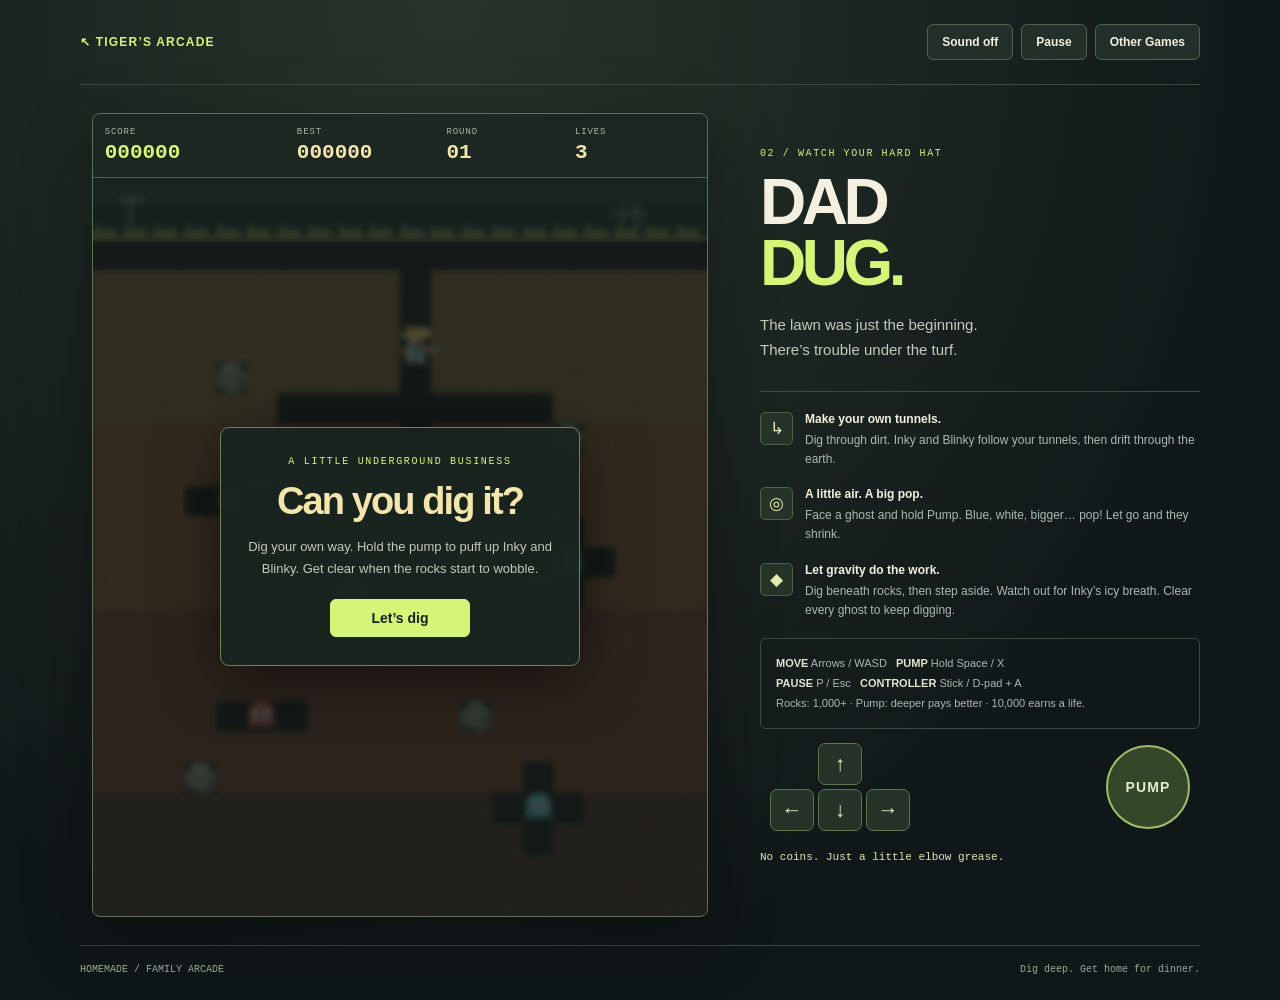
==== dad-dug.html @ 0048ab40 "implemented dad dug" ====
<!doctype html>
<html lang="en">
<head>
<meta charset="utf-8"><meta name="viewport" content="width=device-width,initial-scale=1,viewport-fit=cover">
<meta name="theme-color" content="#141b19"><meta name="description" content="Dig tunnels, pump up Inky and Blinky, and drop rocks in Dad Dug. A homemade family arcade game.">
<title>Dad Dug · Tiger’s Arcade</title>
<style>
 :root{color-scheme:dark;font-family:Arial,Helvetica,sans-serif;color:#f3f0df;background:#101719;--lime:#d4f578;--muted:#aab9b3;--line:#3b4942}*{box-sizing:border-box}body{margin:0;background:radial-gradient(ellipse at 35% 0,#28352a,transparent 70%),#101719}button,a{-webkit-tap-highlight-color:transparent;touch-action:manipulation}button{font:inherit;cursor:pointer}button:focus-visible,a:focus-visible,canvas:focus-visible{outline:3px solid var(--lime);outline-offset:4px}[hidden]{display:none!important}.shell{width:min(1120px,calc(100% - 48px));margin:auto}.topbar{height:85px;display:flex;justify-content:space-between;align-items:center;border-bottom:1px solid var(--line);gap:12px}.brand{font-size:12px;font-weight:bold;letter-spacing:.1em;color:var(--lime);text-decoration:none}.top-actions{display:flex;gap:8px}.button{border:1px solid #536153;border-radius:6px;background:#233029;color:#f3f0df;padding:10px 14px;text-decoration:none;font-size:12px;font-weight:bold}.button:hover{background:#344331}.button.primary{background:var(--lime);color:#18221a;border-color:var(--lime)}.mono{font-family:Consolas,'Courier New',monospace}.layout{display:grid;grid-template-columns:minmax(0,640px) minmax(240px,1fr);gap:40px;align-items:center;padding:28px 0}.cabinet{width:100%;max-width:min(640px,calc((100dvh - 160px)*.833333));margin:auto;border:1px solid #62715b;border-radius:8px;overflow:hidden;background:#161b1b;box-shadow:0 20px 70px #0005}.hud{display:grid;grid-template-columns:1.3fr 1fr .85fr .85fr;padding:13px 12px;gap:8px;background:#1c2721;border-bottom:1px solid #526046}.hud small{display:block;font:9px Consolas,monospace;letter-spacing:.1em;color:#aab9a5;margin-bottom:4px}.hud b{font:700 clamp(14px,2vw,21px) Consolas,monospace;font-variant-numeric:tabular-nums;color:#f4e5ad}.hud>div:first-child b{color:var(--lime)}.stage{position:relative;aspect-ratio:5/6}canvas{display:block;width:100%;height:100%;image-rendering:pixelated;touch-action:none}.overlay{position:absolute;inset:0;display:grid;place-items:center;padding:20px;background:#101715bf;backdrop-filter:blur(3px)}.panel{max-width:360px;width:100%;padding:28px 22px;background:#19241ff2;border:1px solid #71825b;border-radius:9px;text-align:center;box-shadow:0 12px 60px #0008}.panel .eyebrow{color:var(--lime);font:10px Consolas,monospace;letter-spacing:.17em}.panel h2{font-size:clamp(24px,4vw,38px);letter-spacing:-.05em;margin:13px 0;color:#f4e5ad}.panel p{font-size:13px;color:#c2caba;line-height:1.65;margin:12px 0 20px}.panel .button{font-size:14px;min-width:140px}.panel .secondary-action{display:block;margin:12px auto 0}.rail .eyebrow{font:10px Consolas,monospace;letter-spacing:.16em;color:var(--lime);margin:0 0 13px}h1{font-size:clamp(45px,5vw,70px);letter-spacing:-.07em;line-height:.95;margin:0 0 18px}h1 span{color:var(--lime)}.tagline{color:#c6ccbc;font-size:15px;line-height:1.7;margin:0 0 28px;max-width:300px}.guide{border-top:1px solid var(--line);padding-top:20px}.guide-row{display:flex;align-items:start;gap:12px;margin-bottom:18px}.badge{display:grid;place-items:center;flex:0 0 33px;height:33px;border:1px solid #526047;background:#263328;color:#e3eab2;border-radius:5px;font:17px Consolas,monospace}.guide-row strong{font-size:12px;display:block;margin:0 0 5px}.guide-row p{font-size:12px;line-height:1.6;color:var(--muted);margin:0}.keys{font-size:11px;line-height:1.8;color:var(--muted);padding:15px;border:1px solid var(--line);border-radius:6px}.keys b{color:#e1e7cd}.status{min-height:32px;font:11px/1.6 Consolas,monospace;color:#dceab5;margin:18px 0 0}.touch-controls{display:flex;justify-content:space-between;align-items:center;gap:15px;margin:14px auto;width:min(100%,420px);user-select:none;-webkit-user-select:none}.dpad{display:grid;grid-template-columns:repeat(3,44px);grid-template-rows:repeat(2,42px);gap:4px}.touch{touch-action:none;border:1px solid #64724c;background:#263328;color:#e3edc6;border-radius:7px;font-size:21px;font-weight:bold;user-select:none;-webkit-user-select:none}.touch.active,.touch:active{background:#d4f578;color:#18221a}.touch[data-control=up]{grid-column:2}.touch[data-control=left]{grid-column:1;grid-row:2}.touch[data-control=down]{grid-column:2;grid-row:2}.touch[data-control=right]{grid-column:3;grid-row:2}.pump{width:84px;height:84px;border-radius:50%;font-size:14px;letter-spacing:.08em;border:2px solid #a5bb6b;background:#344829}.footer{border-top:1px solid var(--line);padding:16px 0 22px;display:flex;justify-content:space-between;gap:12px;font:10px/1.5 Consolas,monospace;color:#98a89b}.storage{color:#f1c585;font-size:11px;line-height:1.6}.mobile-title{display:none}.sound[aria-pressed=true]{color:var(--lime)}
 @media(max-width:800px){.shell{width:calc(100% - 28px)}.topbar{height:66px}.layout{gap:20px;grid-template-columns:minmax(0,1fr) 225px;padding:20px 0}.rail h1{font-size:48px}.cabinet{max-width:640px}.tagline{font-size:13px;margin-bottom:20px}.guide-row{margin-bottom:13px}.guide-row p{font-size:11px}.keys{font-size:10px;padding:10px}.footer{font-size:9px}}
 @media(max-width:600px) and (orientation:portrait){.layout{display:block;padding:15px 0 0}.rail{margin:10px 0;display:flex;flex-direction:column}.rail h1,.rail>.eyebrow,.rail>.tagline{display:none}.guide{order:3;display:grid;grid-template-columns:1fr 1fr;gap:10px;padding-top:15px}.guide-row{gap:8px}.guide-row:last-child{grid-column:1/-1}.badge{flex-basis:27px;height:27px;font-size:15px}.mobile-title{display:block;font-size:17px;letter-spacing:-.04em;color:#e8ecce}.brand{font-size:0}.brand:after{content:'DAD DUG';font-size:16px;letter-spacing:-.03em}.top-actions .button{padding:8px 9px;font-size:10px}.cabinet{max-width:min(100%,calc((100dvh - 285px)*.833333))}.hud{padding:9px 8px}.hud small{font-size:8px}.hud b{font-size:15px}.touch-controls{order:1;margin:8px auto}.panel{padding:18px 14px}.panel p{font-size:12px;margin:9px 0 15px}.panel h2{font-size:28px;margin:9px 0}.panel .eyebrow{font-size:9px}.footer{margin-top:20px}.status{order:2;margin:8px 0}.keys{order:4;font-size:11px}.storage{order:5}}
 @media(orientation:landscape) and (max-height:600px){.topbar{height:46px}.layout{padding:10px 0;grid-template-columns:minmax(0,1fr) 270px;gap:25px}.cabinet{max-width:calc((100dvh - 140px)*.833333)}.hud{padding:8px}.hud small{font-size:8px}.hud b{font-size:14px}.rail h1{font-size:38px;margin-bottom:10px}.rail>.eyebrow,.tagline,.guide,.footer{display:none}.touch-controls{width:100%}.status{font-size:10px;margin-top:8px}.panel{padding:12px}.panel p{font-size:11px;margin:7px 0 12px}.panel h2{font-size:24px;margin:7px 0}.panel .button{padding:8px 12px;font-size:12px}}
</style>
</head>
<body>
<main class="shell">
 <header class="topbar"><a class="brand" href="index.html">↖ TIGER’S ARCADE</a><div class="top-actions"><button class="button sound" id="sound" aria-pressed="false">Sound off</button><button class="button" id="pause" disabled>Pause</button><a class="button" href="index.html">Other Games</a></div></header>
 <div class="layout">
  <section class="cabinet" aria-label="Dad Dug game">
   <div class="hud"><div><small>SCORE</small><b id="score">000000</b></div><div><small>BEST</small><b id="best">000000</b></div><div><small>ROUND</small><b id="round">01</b></div><div><small>LIVES</small><b id="lives">3</b></div></div>
   <div class="stage"><canvas id="canvas" width="640" height="768" tabindex="0" aria-label="Dad Dug playfield. Move with arrows or WASD. Hold Space to pump in the direction you face. P pauses."></canvas>
    <div class="overlay" id="overlay"><div class="panel"><div class="eyebrow mono" id="panelEyebrow">A LITTLE UNDERGROUND BUSINESS</div><h2 id="panelTitle">Can you dig it?</h2><p id="panelText">Dig your own way. Hold the pump to puff up Inky and Blinky. Get clear when the rocks start to wobble.</p><button class="button primary" id="play">Let’s dig</button><button class="button secondary-action" id="restart" hidden>New game</button></div></div>
   </div>
  </section>
  <aside class="rail"><p class="eyebrow">02 / WATCH YOUR HARD HAT</p><h1>DAD<br><span>DUG.</span></h1><p class="tagline">The lawn was just the beginning.<br>There’s trouble under the turf.</p>
   <div class="guide"><div class="guide-row"><span class="badge" aria-hidden="true">↳</span><div><strong>Make your own tunnels.</strong><p>Dig through dirt. Inky and Blinky follow your tunnels, then drift through the earth.</p></div></div><div class="guide-row"><span class="badge" aria-hidden="true">◎</span><div><strong>A little air. A big pop.</strong><p>Face a ghost and hold Pump. Blue, white, bigger… pop! Let go and they shrink.</p></div></div><div class="guide-row"><span class="badge" aria-hidden="true">◆</span><div><strong>Let gravity do the work.</strong><p>Dig beneath rocks, then step aside. Watch out for Inky’s icy breath. Clear every ghost to keep digging.</p></div></div></div>
   <div class="keys"><b>MOVE</b> Arrows / WASD &nbsp; <b>PUMP</b> Hold Space / X<br><b>PAUSE</b> P / Esc &nbsp; <b>CONTROLLER</b> Stick / D-pad + A<br>Rocks: 1,000+ · Pump: deeper pays better · 10,000 earns a life.</div>
   <div class="touch-controls" aria-label="Touch controls"><div class="dpad"><button class="touch" data-control="up" aria-label="Move up">↑</button><button class="touch" data-control="left" aria-label="Move left">←</button><button class="touch" data-control="down" aria-label="Move down">↓</button><button class="touch" data-control="right" aria-label="Move right">→</button></div><button class="touch pump" data-control="pump" aria-label="Hold to pump">PUMP</button></div>
   <p class="status" id="status" role="status" aria-live="polite">No coins. Just a little elbow grease.</p><p class="storage" id="storageNote" hidden>Browser storage is unavailable. Your best score will last for this session.</p>
  </aside>
 </div>
 <footer class="footer"><span>HOMEMADE / FAMILY ARCADE</span><span>Dig deep. Get home for dinner.</span></footer>
</main>
<script>
(()=>{'use strict';
const $=id=>document.getElementById(id),canvas=$('canvas'),ctx=canvas.getContext('2d');
const TILE=32,COLS=20,ROWS=22,TOP=64,W=640,H=768,STEP=1/120;
const PUMP_INTERVAL=.27,PUMP_RETRACT=.16,PUMP_EXTEND_SPEED=120,GHOST_SPEED_FACTOR=1.2;
const DIRS={up:{c:0,r:-1},down:{c:0,r:1},left:{c:-1,r:0},right:{c:1,r:0}};
const input=new Map(),touches=new Map();
const center=(c,r)=>({x:c*TILE+16,y:TOP+r*TILE+16});
const valid=(c,r)=>c>=0&&c<COLS&&r>=0&&r<ROWS;
let state='menu',resumeState='playing',world,time=0,last=performance.now(),accumulator=0,sound=false,audio=null,best=0,gamepadPause=false,gamepadSelect=false,padNeedsRelease=false,focused=document.hasFocus();
try{best=Math.max(0,Math.floor(Number(localStorage.getItem('dadDug.best.v1'))||0));if(!Number.isFinite(best))best=0}catch{$('storageNote').hidden=false}
function persist(){try{localStorage.setItem('dadDug.best.v1',String(best))}catch{$('storageNote').hidden=false}}
function tone(freq=300,duration=.08,type='square',volume=.035){if(!sound)return;try{audio??=new (window.AudioContext||window.webkitAudioContext)();if(audio.state==='suspended')audio.resume().catch(()=>{});const o=audio.createOscillator(),g=audio.createGain();o.type=type;o.frequency.setValueAtTime(freq,audio.currentTime);o.frequency.exponentialRampToValueAtTime(Math.max(30,freq*.5),audio.currentTime+duration);g.gain.setValueAtTime(volume,audio.currentTime);g.gain.exponentialRampToValueAtTime(.001,audio.currentTime+duration);o.connect(g);g.connect(audio.destination);o.start();o.stop(audio.currentTime+duration)}catch{}}
function entity(c,r,extra={}){return {c,r,...center(c,r),target:null,dir:'right',...extra}}
function setStatus(message){$('status').textContent=message}
function sync(){const w=world;$('score').textContent=String(w.score).padStart(6,'0');$('best').textContent=String(best).padStart(6,'0');$('round').textContent=String(w.round).padStart(2,'0');$('lives').textContent=w.lives;$('pause').disabled=!['playing','dying','clearing','paused'].includes(state);$('pause').textContent=state==='paused'?'Resume':'Pause'}
function clearInput(){input.clear();touches.clear();for(const b of document.querySelectorAll('.touch'))b.classList.remove('active')}
function overlay(eyebrow,title,text,button,restart=false){$('panelEyebrow').textContent=eyebrow;$('panelTitle').textContent=title;$('panelText').textContent=text;$('play').textContent=button;$('restart').hidden=!restart;$('overlay').hidden=false;$('play').focus({preventScroll:true})}
function openCell(c,r){if(valid(c,r))world.dirt[r][c]=false}
function carveLine(c,r,c2,r2){while(c!==c2||r!==r2){openCell(c,r);c+=Math.sign(c2-c);r+=Math.sign(r2-r)}openCell(c,r)}
function loadRound(){
 const w=world;w.dirt=Array.from({length:ROWS},(_,r)=>Array(COLS).fill(r>0));w.rocks=[];w.ghosts=[];w.flames=[];w.particles=[];w.labels=[];w.bonus=null;w.dropped=0;w.pumpTimer=0;w.hose=null;w.transition=0;
 carveLine(10,0,10,6);carveLine(6,5,14,5);w.player=entity(10,3,{invulnerable:2});
 // Separate starting pockets leave the first move safely in the player's hands.
 const spawns=[[4,8],[15,10],[5,15],[14,18],[3,19],[16,5],[9,19],[17,15],[2,12],[12,12]];
 const count=Math.min(4+Math.floor((w.round-1)*.7),10);
 spawns.slice(0,count).forEach(([c,r],i)=>{carveLine(c-1,r,c+1,r);if(i%2)carveLine(c,r-1,c,r+1);w.ghosts.push(entity(c,r,{kind:i%2?'inky':'blinky',id:i,dir:c<10?'right':'left',inflation:0,lastPump:-99,phase:0,phaseIn:4+i*.85,breath:4+i,warning:0,dead:false}))});
 [[4,4],[15,6],[8,11],[12,15],[3,17]].forEach(([c,r],id)=>{openCell(c,r);w.rocks.push({id,c,r,...center(c,r),state:'rest',timer:0,distance:0,kills:0})});
 clearInput();setStatus('Round '+w.round+' · Clear the ghosts. Mind the rocks.');sync();
}
function start(){world={round:1,score:0,lives:3,nextLife:10000};state='playing';loadRound();$('overlay').hidden=true;canvas.focus({preventScroll:true});tone(480,.12)}
function pause(){if(state==='paused'){state=resumeState;$('overlay').hidden=true;canvas.focus({preventScroll:true})}else if(['playing','dying','clearing'].includes(state)){resumeState=state;state='paused';clearInput();overlay('TAKE A BREATHER','Tools down.', 'Your tunnels will be right here when you get back.','Keep digging',true)}sync()}
function addScore(points,x,y,label){world.score+=points;if(world.score>best){best=world.score;persist()}while(world.score>=world.nextLife){world.nextLife+=10000;world.lives++;setStatus('Another hard hat! Extra life earned.');tone(900,.25,'triangle')}world.labels.push({x,y,text:label||'+'+points,life:1.4});sync()}
function rockAt(c,r,except=null){return world.rocks.some(a=>a!==except&&a.state!=='gone'&&a.c===c&&Math.abs((a.y-TOP-16)/TILE-r)<.85)}
function walkable(c,r,phase=false){return valid(c,r)&&!rockAt(c,r)&&(phase||!world.dirt[r][c])}
function beginMove(e,dir,dig=false,phase=false){const d=DIRS[dir],c=e.c+d.c,r=e.r+d.r;e.dir=dir;if(!valid(c,r)||rockAt(c,r)||(!dig&&!phase&&world.dirt[r][c]))return false;e.target={c,r,...center(c,r)};return true}
function move(e,speed,dt,dig=false){if(!e.target)return;const dx=e.target.x-e.x,dy=e.target.y-e.y,d=Math.hypot(dx,dy),step=speed*dt;if(dig){const c=Math.floor(e.x/TILE),r=Math.floor((e.y-TOP)/TILE);openCell(c,r)}if(d<=step){Object.assign(e,e.target);e.target=null;if(dig)openCell(e.c,e.r)}else{e.x+=dx/d*step;e.y+=dy/d*step}}
function direction(){return [...input.values()].filter(v=>v!=='pump').at(-1)}
function pumping(){return [...input.values()].includes('pump')}
function ghostPath(g){
 const p=world.player,queue=[{c:g.c,r:g.r,first:null}],seen=new Set([g.c+','+g.r]);
 for(let i=0;i<queue.length;i++){const n=queue[i];if(n.c===p.c&&n.r===p.r)return n.first;const dirs=Object.keys(DIRS).sort((a,b)=>{const da=DIRS[a],db=DIRS[b];return Math.abs(n.c+da.c-p.c)+Math.abs(n.r+da.r-p.r)-Math.abs(n.c+db.c-p.c)-Math.abs(n.r+db.r-p.r)});for(const dir of dirs){const d=DIRS[dir],c=n.c+d.c,r=n.r+d.r,k=c+','+r;if(!seen.has(k)&&walkable(c,r,g.phase>0)){seen.add(k);queue.push({c,r,first:n.first||dir})}}}return null;
}
function burst(x,y,color,count=14){for(let i=0;i<count;i++){const a=i/count*Math.PI*2;world.particles.push({x,y,vx:Math.cos(a)*(45+Math.random()*75),vy:Math.sin(a)*(45+Math.random()*75),life:.6+Math.random()*.3,color})}}
function killGhost(g,rock=null){if(g.dead)return;g.dead=true;burst(g.x,g.y,g.kind==='inky'?'#72e2ee':'#ff7767');if(rock){rock.kills++;addScore(rock.kills===1?1000:2000,g.x,g.y,rock.kills===1?'+1000 ROCK!':'+2000 DOUBLE!')}else addScore(200+Math.floor(g.r/6)*100,g.x,g.y);tone(650,.16,'triangle')}
function hoseLength(h,length){h.length=Math.max(0,length);const d=DIRS[h.dir];h.ex=h.x+d.c*h.length;h.ey=h.y+d.r*h.length}
function retractHose(h){h.phase='retracting';h.hit=false;h.life=PUMP_RETRACT;h.retractLength=h.length;world.pumpTimer=PUMP_INTERVAL}
function inflateGhost(g,h){world.pumpTimer=PUMP_INTERVAL;g.inflation++;g.lastPump=time;g.warning=0;tone(220+g.inflation*100,.055,'triangle',.025);if(g.inflation>=4){killGhost(g);retractHose(h)}}
function pump(dt){const w=world,p=w.player,d=DIRS[p.dir];w.pumpTimer-=dt;
 if(!pumping()||p.target){w.hose=null;return}
 if(w.hose?.dir!==p.dir)w.hose=null;
 if(w.hose?.phase==='retracting'){const h=w.hose;h.life-=dt;hoseLength(h,h.retractLength*Math.max(0,h.life/PUMP_RETRACT));if(h.life<=0)w.hose=null;return}
 if(w.hose?.phase==='attached'){const h=w.hose,g=w.ghosts.find(g=>g.id===h.ghostId&&!g.dead&&g.phase<=0);if(!g)retractHose(h);else if(w.pumpTimer<=0)inflateGhost(g,h);return}
 let reach=TILE*3.25;for(let n=1;n<=3;n++){const c=p.c+d.c*n,r=p.r+d.r*n;if(!valid(c,r)||w.dirt[r][c]||rockAt(c,r)){reach=(n-.5)*TILE;break}}
 if(!w.hose){if(w.pumpTimer>0)return;w.hose={x:p.x,y:p.y,dir:p.dir,phase:'extending',hit:false};hoseLength(w.hose,0);tone(130,.055,'triangle',.025);return}
 const h=w.hose,previous=h.length;hoseLength(h,Math.min(reach,h.length+PUMP_EXTEND_SPEED*dt));
 // Only the advancing tip can attach. The hose behind it and its return trip cannot catch ghosts.
 const targets=w.ghosts.filter(g=>!g.dead&&g.phase<=0).map(g=>({g,along:(g.x-p.x)*d.c+(g.y-p.y)*d.r,across:Math.abs((g.x-p.x)*d.r-(g.y-p.y)*d.c)})).filter(v=>v.along>0&&v.along>=previous-12&&v.along<=h.length+12&&v.along<reach+12&&v.across<21).sort((a,b)=>a.along-b.along);
 const target=targets[0];if(target){h.phase='attached';h.hit=true;h.ghostId=target.g.id;hoseLength(h,Math.min(reach,target.along));inflateGhost(target.g,h)}else if(h.length>=reach)retractHose(h);
}
function hurt(){if(state!=='playing'||world.player.invulnerable>0)return;state='dying';world.transition=1.25;world.hose=null;clearInput();world.lives--;burst(world.player.x,world.player.y,'#f6dc6b',24);tone(150,.45,'sawtooth');setStatus('Hard hat down.');sync()}
function respawn(){if(world.lives<=0){state='over';overlay('SHIFT COMPLETE','That’s a wrap.', 'You dug up '+world.score.toLocaleString()+' points and reached round '+world.round+'. Best on this browser: '+best.toLocaleString()+'.','Dig again');setStatus('One more round? Dinner can wait.');sync();return}
 world.player=entity(10,3,{invulnerable:3});carveLine(10,0,10,6);world.flames=[];world.hose=null;
 for(const g of world.ghosts.filter(g=>!g.dead)){g.inflation=0;g.warning=0;g.target=null;g.c=Math.floor(g.x/TILE);g.r=Math.floor((g.y-TOP)/TILE);Object.assign(g,center(g.c,g.r));if(Math.hypot(g.x-world.player.x,g.y-world.player.y)<TILE*5){g.c=g.id%2?15:4;g.r=12+g.id%5;Object.assign(g,center(g.c,g.r));openCell(g.c,g.r)}g.phaseIn=3+g.id*.6;g.phase=0}
 state='playing';setStatus('Back to work. You’ve got this.');sync();
}
function updateRocks(dt){const w=world;for(const a of w.rocks){if(a.state==='gone')continue;
 if(a.state==='rest'){const below=a.r+1;if(valid(a.c,below)&&!w.dirt[below][a.c]&&!rockAt(a.c,below,a)){a.state='shaking';a.timer=.85;tone(80,.1)}}
 else if(a.state==='shaking'){a.timer-=dt;if(a.timer<=0){a.state='falling';a.startY=a.y;w.dropped++;if(w.dropped===2)w.bonus={...center(10,8),life:12};}}
 else if(a.state==='falling'){
  const nextY=a.y+250*dt,c=a.c,r=Math.floor((nextY-TOP+14)/TILE);
  if(r>=ROWS||world.dirt[r][c]||w.rocks.some(b=>b!==a&&b.state!=='gone'&&b.state!=='falling'&&b.c===c&&Math.abs(b.y-nextY)<27)){a.state='breaking';a.timer=.3;burst(a.x,a.y,'#b6b498',10)}else{a.y=nextY;a.r=Math.floor((a.y-TOP)/TILE);a.distance=a.y-a.startY;
   for(const g of w.ghosts)if(!g.dead&&Math.abs(g.x-a.x)<24&&Math.abs(g.y-a.y)<27)killGhost(g,a);
   if(Math.abs(w.player.x-a.x)<23&&Math.abs(w.player.y-a.y)<27)hurt();}
 }else if(a.state==='breaking'){a.timer-=dt;if(a.timer<=0)a.state='gone'}
}}
function updateGhosts(dt){const w=world,p=w.player;for(const g of w.ghosts){if(g.dead)continue;
 if(g.inflation>0){if(time-g.lastPump>.85)g.inflation=Math.max(0,g.inflation-dt*1.25);continue}
 g.phaseIn-=dt;g.breath-=dt;
 // Once expired, retry every step so the next tunnel center cannot be missed.
 if(g.phase>0){g.phase-=dt;if(g.phase<=0&&(g.target||w.dirt[g.r][g.c]||rockAt(g.c,g.r)))g.phase=dt;if(g.phase<=0)g.phaseIn=Math.max(3,8-w.round*.3)}
 if(g.warning>0){g.warning-=dt;if(g.warning<=0){const d=DIRS[g.dir];let length=0;for(let n=1;n<=3;n++){if(!walkable(g.c+d.c*n,g.r))break;length=n*TILE}if(length)w.flames.push({x:g.x,y:g.y,dir:g.dir,length,life:.65});g.breath=6; tone(90,.18,'sawtooth',.02)}continue}
 if(!g.target){if(g.phaseIn<=0&&g.phase<=0){g.phase=2.8;g.phaseIn=8}
  if(g.kind==='inky'&&g.phase<=0&&g.breath<=0&&Math.abs(g.y-p.y)<18&&Math.abs(g.x-p.x)<TILE*4&&Math.abs(g.x-p.x)>TILE){g.dir=g.x<p.x?'right':'left';g.warning=.75;continue}
  const dir=ghostPath(g);if(dir)beginMove(g,dir,false,g.phase>0);
 }
 move(g,((g.phase>0?47:52)+Math.min(32,(w.round-1)*3))*GHOST_SPEED_FACTOR,dt);
 if(Math.hypot(g.x-p.x,g.y-p.y)<23)hurt();
}}
function update(dt){if(state==='paused'||state==='menu'||state==='over')return;time+=dt;const w=world;
 w.labels=w.labels.filter(a=>(a.life-=dt)>0);w.particles=w.particles.filter(a=>{a.life-=dt;a.x+=a.vx*dt;a.y+=a.vy*dt;a.vy+=140*dt;return a.life>0});
 if(state==='dying'){w.transition-=dt;if(w.transition<=0)respawn();return}
 if(state==='clearing'){w.transition-=dt;if(w.transition<=0){w.round++;state='playing';loadRound()}return}
 const p=w.player;p.invulnerable=Math.max(0,p.invulnerable-dt);
 if(!p.target){const dir=direction();if(dir){p.dir=dir;if(!pumping())beginMove(p,dir,true)}}move(p,133,dt,true);pump(dt);
 updateRocks(dt);if(state!=='playing')return;updateGhosts(dt);if(state!=='playing')return;
 w.flames=w.flames.filter(f=>{f.life-=dt;const d=DIRS[f.dir],along=(p.x-f.x)*d.c;if(f.life>0&&along>12&&along<f.length+15&&Math.abs(p.y-f.y)<21)hurt();return f.life>0});
 if(w.bonus){w.bonus.life-=dt;if(w.bonus.life<=0)w.bonus=null;else if(Math.hypot(p.x-w.bonus.x,p.y-w.bonus.y)<24){addScore(500,w.bonus.x,w.bonus.y,'+500 SNACK!');w.bonus=null;tone(880,.15)}}
 if(state==='playing'&&w.ghosts.every(g=>g.dead)){state='clearing';w.transition=2;w.hose=null;clearInput();addScore(500*w.round,W/2,TOP+30,'ROUND CLEAR +'+500*w.round);setStatus('Round clear! Heading a little deeper…');tone(1000,.3,'triangle');sync()}
}
function rect(x,y,w,h,color){ctx.fillStyle=color;ctx.fillRect(Math.round(x),Math.round(y),w,h)}
function drawGhost(g){const inflated=g.inflation>0,flash=Math.floor(time*9)%2===0;ctx.save();ctx.translate(g.x,g.y);const scale=1+g.inflation*.19;ctx.scale(scale,scale);ctx.globalAlpha=g.phase>0?.45:1;
 const color=inflated?(flash?'#1749dd':'#ffffff'):(g.kind==='inky'?'#63dce8':'#f16657');ctx.fillStyle=color;ctx.beginPath();ctx.moveTo(-13,12);ctx.lineTo(-13,-2);ctx.quadraticCurveTo(-13,-16,0,-16);ctx.quadraticCurveTo(13,-16,13,-2);ctx.lineTo(13,12);for(let i=2;i>=-2;i--)ctx.lineTo(i*6,Math.abs(i)%2?7:12);ctx.closePath();ctx.fill();
 if(inflated){const eye=flash?'#fff4d0':'#1649d6';rect(-8,-5,4,5,eye);rect(4,-5,4,5,eye);ctx.strokeStyle=eye;ctx.lineWidth=2;ctx.beginPath();ctx.moveTo(-7,5);for(let i=0;i<5;i++)ctx.lineTo(-7+i*3.5,4+(i%2)*3);ctx.stroke()}else{rect(-9,-7,8,10,'#fff9e5');rect(2,-7,8,10,'#fff9e5');const d=DIRS[g.dir];rect(-6+d.c*2,-4+d.r*2,4,5,'#172950');rect(5+d.c*2,-4+d.r*2,4,5,'#172950')}
 if(g.phase>0){ctx.strokeStyle='#e3ffff';ctx.lineWidth=1;ctx.setLineDash([2,3]);ctx.strokeRect(-17,-20,34,36)}ctx.restore();
 if(g.warning>0){ctx.fillStyle='#a0f4ff';ctx.font='bold 20px Consolas,monospace';ctx.textAlign='center';ctx.fillText('!',g.x,g.y-25)}
}
function drawDad(p){if(state==='dying')return;if(p.invulnerable>0&&Math.floor(time*10)%2)return;ctx.save();ctx.translate(p.x,p.y);if(p.dir==='left')ctx.scale(-1,1);const walk=p.target?Math.sin(time*22)*3:0;
 rect(-9,-3,18,17,'#74b8bd');rect(-9,8,7,10+walk,'#e1e9d5');rect(3,8,7,10-walk,'#e1e9d5');rect(-11,16+walk,10,5,'#263d48');rect(3,16-walk,11,5,'#263d48');rect(-8,-15,17,13,'#f5c69a');rect(4,-11,4,4,'#24363b');rect(-2,-3,13,3,'#6a4934');rect(-11,-21,22,8,'#f1d164');rect(-15,-14,31,5,'#ffe293');rect(8,-19,7,6,'#fff7c2');rect(-13,0,6,9,'#f3c599');rect(8,0,10,5,'#f3c599');rect(17,-2,6,9,'#abb7a6');
 if(p.dir==='up'){rect(-6,-12,14,9,'#e6d6b7');rect(-4,-4,11,4,'#648286')}if(p.dir==='down'){rect(-4,-6,10,3,'#6a4934')}ctx.restore();
}
function drawRock(a){if(a.state==='gone')return;const wobble=a.state==='shaking'?Math.sin(time*48)*2:0;ctx.save();ctx.translate(a.x+wobble,a.y);if(a.state==='breaking')ctx.globalAlpha=a.timer/.3;ctx.fillStyle='#919c8c';ctx.beginPath();ctx.moveTo(-14,11);ctx.lineTo(-16,-4);ctx.lineTo(-7,-16);ctx.lineTo(7,-15);ctx.lineTo(16,-4);ctx.lineTo(14,12);ctx.lineTo(2,16);ctx.closePath();ctx.fill();rect(-7,-11,12,4,'#c5ccac');rect(7,1,6,9,'#626e64');rect(-11,9,10,3,'#6e796c');ctx.restore()}
function draw(){const w=world;ctx.clearRect(0,0,W,H);rect(0,0,W,TOP,'#263e3c');rect(0,0,W,26,'#314f49');
 // The family lawn above, four strata below. All artwork is local canvas drawing.
 for(let x=0;x<W;x+=32){rect(x,54,24,10,'#829c50');rect(x+3,49,3,8,'#a2b768');rect(x+16,52,3,5,'#b4c77d')}rect(0,61,W,3,'#c1c97d');
 rect(38,22,3,28,'#96ab85');rect(26,22,28,3,'#96ab85');rect(39,19,4,4,'#cedbab');rect(540,35,37,4,'#78967f');rect(550,26,4,26,'#78967f');rect(565,26,4,26,'#78967f');
 for(let r=0;r<ROWS;r++)for(let c=0;c<COLS;c++){const y=TOP+r*TILE;if(!w.dirt[r][c]){rect(c*TILE,y,TILE,TILE,'#19201e');continue}const layer=Math.min(3,Math.floor(r/6)),base=['#927249','#97613d','#7f4936','#593c32'][layer];rect(c*TILE,y,TILE,TILE,base);rect(c*TILE,y,TILE,2,'#ffffff08');for(let n=0;n<4;n++){const px=(c*17+r*7+n*11)%28,py=(r*13+c*3+n*7)%26;rect(c*TILE+px+2,y+py+3,n%2+2,2,n%2?'#30221f44':'#e6b56844')}}
 for(const a of w.rocks)drawRock(a);
 if(w.bonus){const b=w.bonus;if(b.life>3||Math.floor(time*7)%2){rect(b.x-8,b.y-7,16,17,'#f39c45');rect(b.x-5,b.y+8,10,6,'#e47b3a');rect(b.x-2,b.y-15,4,9,'#b0d878');rect(b.x+2,b.y-15,7,4,'#8fa960')}}
 for(const g of w.ghosts)if(!g.dead)drawGhost(g);
 for(const f of w.flames){ctx.save();ctx.translate(f.x,f.y);if(f.dir==='left')ctx.scale(-1,1);for(let x=20;x<f.length+12;x+=9){const spread=5+Math.sin(x+time*35)*4;rect(x,-spread,13,spread*2,'#76d8ee');rect(x,-3,13,6,'#edffff')}ctx.restore()}
 if(w.hose&&state==='playing'){const h=w.hose;ctx.strokeStyle=h.hit?'#e5f3bb':'#a4ba9b';ctx.lineWidth=3;ctx.beginPath();ctx.moveTo(h.x,h.y);ctx.lineTo(h.ex,h.ey);ctx.stroke();rect(h.ex-4,h.ey-4,8,8,'#f1e8b9');const pulse=Math.sin(time*24)*2;rect(h.x-3+DIRS[w.player.dir].c*16,h.y-3+DIRS[w.player.dir].r*16,6+pulse,6,'#f7d76b')}
 drawDad(w.player);
 for(const a of w.particles){ctx.globalAlpha=Math.min(1,a.life*2);rect(a.x,a.y,4,4,a.color)}ctx.globalAlpha=1;
 ctx.textAlign='center';ctx.font='bold 16px Consolas,monospace';for(const a of w.labels){ctx.fillStyle='#111b15';ctx.fillText(a.text,a.x+1,a.y-(1.4-a.life)*25+1);ctx.fillStyle='#f1f5c6';ctx.fillText(a.text,a.x,a.y-(1.4-a.life)*25)}
 if(state==='clearing'){rect(130,350,380,62,'#19241fee');ctx.fillStyle='#d4f578';ctx.font='bold 28px Consolas,monospace';ctx.fillText('ROUND CLEAR!',320,390)}
}
function pollGamepad(){let pads=[];try{pads=navigator.getGamepads?.()||[]}catch{}const pad=[...pads].find(p=>p?.connected&&p.mapping==='standard');
 for(const k of [...input.keys()])if(k.startsWith('pad:'))input.delete(k);if(!pad||!focused){gamepadPause=false;gamepadSelect=false;return}
 const pressed=i=>pad.buttons[i]?.pressed||pad.buttons[i]?.value>.5,select=!!pressed(0),menu=!!pressed(9);
 if(padNeedsRelease){if(pad.buttons.some(b=>b.pressed||b.value>.5)||pad.axes.some(a=>Math.abs(a)>.25))return;padNeedsRelease=false;gamepadPause=false;gamepadSelect=false}
 const previousState=state;
 if(menu&&!gamepadPause&&state!=='menu'&&state!=='over')pause();else if(select&&!gamepadSelect&&['menu','over','paused'].includes(state)){if(state==='paused')pause();else start()}
 // Releasing the menu/select button after changing screens prevents accidental pumping.
 if(state!==previousState){padNeedsRelease=true;gamepadPause=menu;gamepadSelect=select;return}
 if(state==='playing'){let dir=null;const x=pad.axes[0]||0,y=pad.axes[1]||0;if(Math.max(Math.abs(x),Math.abs(y))>.25)dir=Math.abs(x)>Math.abs(y)?(x<0?'left':'right'):(y<0?'up':'down');for(const [i,d] of [[12,'up'],[13,'down'],[14,'left'],[15,'right']])if(pressed(i))dir=d;if(dir)input.set('pad:dir',dir);if(select&&gamepadSelect||pressed(7))input.set('pad:pump','pump')}
 gamepadPause=menu;gamepadSelect=select;
}
const KEY_DIR={ArrowUp:'up',KeyW:'up',ArrowDown:'down',KeyS:'down',ArrowLeft:'left',KeyA:'left',ArrowRight:'right',KeyD:'right',Space:'pump',KeyX:'pump'};
window.addEventListener('keydown',e=>{if(e.ctrlKey||e.altKey||e.metaKey||e.target.closest('input,select,textarea'))return;if(e.code==='KeyP'||e.code==='Escape'){if(!e.repeat){e.preventDefault();pause()}return}const control=KEY_DIR[e.code];if(!control||state!=='playing'||e.target.closest('button,a'))return;e.preventDefault();if(!input.has(e.code))input.set(e.code,control)});
window.addEventListener('keyup',e=>input.delete(e.code));
for(const b of document.querySelectorAll('[data-control]')){b.addEventListener('pointerdown',e=>{if(e.button!==0||state!=='playing')return;e.preventDefault();canvas.focus({preventScroll:true});b.setPointerCapture(e.pointerId);touches.set(e.pointerId,b);input.set('touch:'+e.pointerId,b.dataset.control);b.classList.add('active')});const release=e=>{input.delete('touch:'+e.pointerId);touches.delete(e.pointerId);if(![...touches.values()].includes(b))b.classList.remove('active')};b.addEventListener('pointerup',release);b.addEventListener('pointercancel',release);b.addEventListener('lostpointercapture',release);b.addEventListener('contextmenu',e=>e.preventDefault())}
window.addEventListener('blur',()=>{focused=false;padNeedsRelease=true;clearInput();if(['playing','dying','clearing'].includes(state))pause()});window.addEventListener('focus',()=>{focused=true;clearInput()});document.addEventListener('visibilitychange',()=>{if(document.hidden){padNeedsRelease=true;clearInput();if(['playing','dying','clearing'].includes(state))pause()}});
window.addEventListener('gamepaddisconnected',()=>{for(const k of [...input.keys()])if(k.startsWith('pad:'))input.delete(k)});
$('play').addEventListener('click',()=>state==='paused'?pause():start());$('restart').addEventListener('click',start);$('pause').addEventListener('click',pause);$('sound').addEventListener('click',()=>{sound=!sound;$('sound').textContent=sound?'Sound on':'Sound off';$('sound').setAttribute('aria-pressed',String(sound));tone(520);if(state==='playing')canvas.focus({preventScroll:true})});
function frame(now){pollGamepad();accumulator+=Math.min(.1,(now-last)/1000);last=now;while(accumulator>=STEP){update(STEP);accumulator-=STEP}draw();requestAnimationFrame(frame)}
world={round:1,score:0,lives:3,nextLife:10000};loadRound();world.player.invulnerable=0;setStatus('No coins. Just a little elbow grease.');sync();requestAnimationFrame(frame);
})();
</script>
</body>
</html>
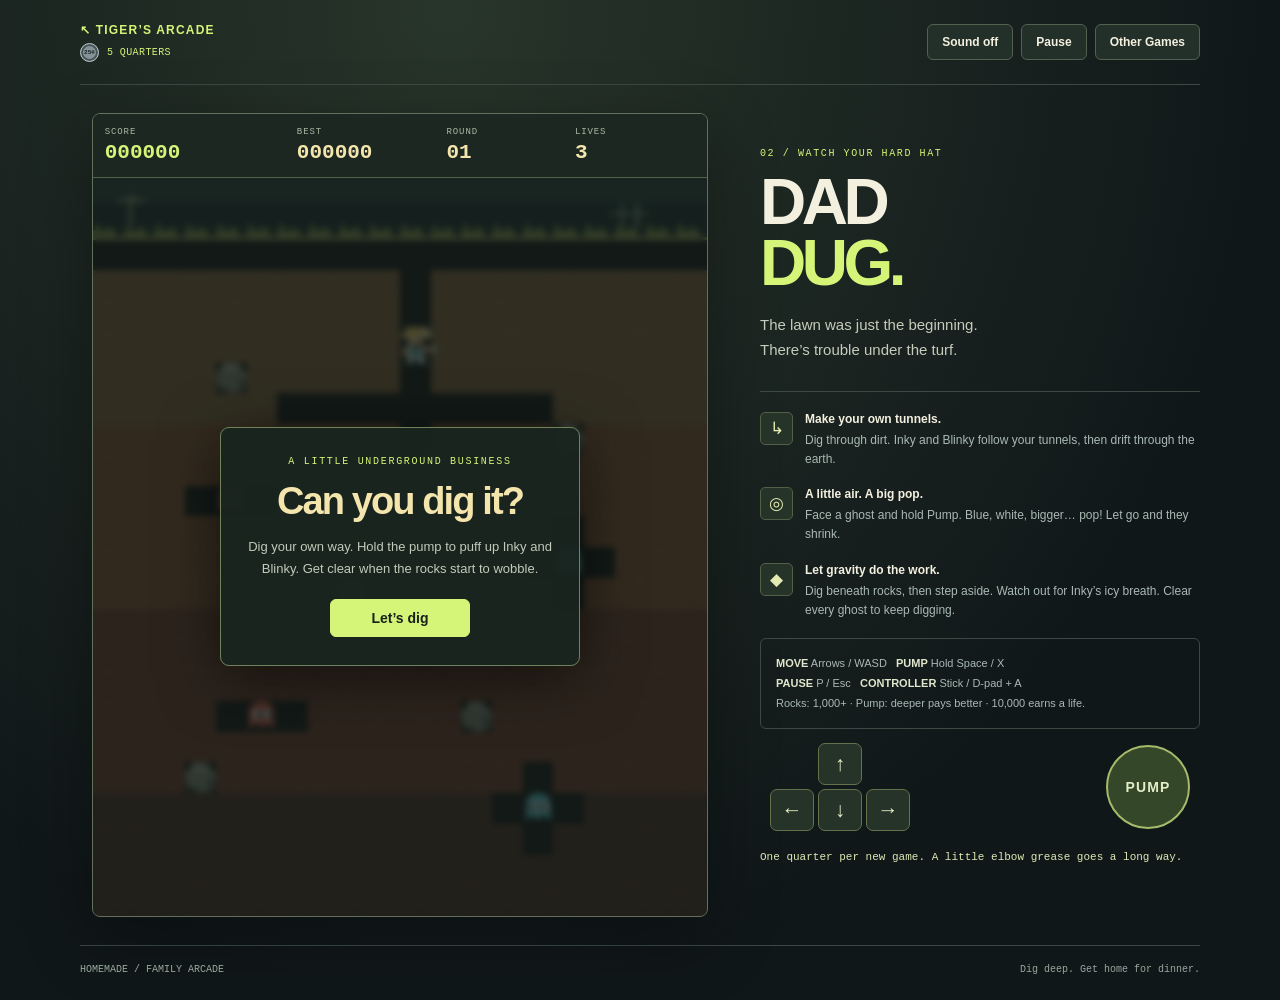
==== commit 93fca456: "website redesign" ====
--- a/dad-dug.html
+++ b/dad-dug.html
@@ -10,10 +10,11 @@
  @media(max-width:600px) and (orientation:portrait){.layout{display:block;padding:15px 0 0}.rail{margin:10px 0;display:flex;flex-direction:column}.rail h1,.rail>.eyebrow,.rail>.tagline{display:none}.guide{order:3;display:grid;grid-template-columns:1fr 1fr;gap:10px;padding-top:15px}.guide-row{gap:8px}.guide-row:last-child{grid-column:1/-1}.badge{flex-basis:27px;height:27px;font-size:15px}.mobile-title{display:block;font-size:17px;letter-spacing:-.04em;color:#e8ecce}.brand{font-size:0}.brand:after{content:'DAD DUG';font-size:16px;letter-spacing:-.03em}.top-actions .button{padding:8px 9px;font-size:10px}.cabinet{max-width:min(100%,calc((100dvh - 285px)*.833333))}.hud{padding:9px 8px}.hud small{font-size:8px}.hud b{font-size:15px}.touch-controls{order:1;margin:8px auto}.panel{padding:18px 14px}.panel p{font-size:12px;margin:9px 0 15px}.panel h2{font-size:28px;margin:9px 0}.panel .eyebrow{font-size:9px}.footer{margin-top:20px}.status{order:2;margin:8px 0}.keys{order:4;font-size:11px}.storage{order:5}}
  @media(orientation:landscape) and (max-height:600px){.topbar{height:46px}.layout{padding:10px 0;grid-template-columns:minmax(0,1fr) 270px;gap:25px}.cabinet{max-width:calc((100dvh - 140px)*.833333)}.hud{padding:8px}.hud small{font-size:8px}.hud b{font-size:14px}.rail h1{font-size:38px;margin-bottom:10px}.rail>.eyebrow,.tagline,.guide,.footer{display:none}.touch-controls{width:100%}.status{font-size:10px;margin-top:8px}.panel{padding:12px}.panel p{font-size:11px;margin:7px 0 12px}.panel h2{font-size:24px;margin:7px 0}.panel .button{padding:8px 12px;font-size:12px}}
 </style>
+<link rel="stylesheet" href="arcade.css">
 </head>
 <body>
 <main class="shell">
- <header class="topbar"><a class="brand" href="index.html">↖ TIGER’S ARCADE</a><div class="top-actions"><button class="button sound" id="sound" aria-pressed="false">Sound off</button><button class="button" id="pause" disabled>Pause</button><a class="button" href="index.html">Other Games</a></div></header>
+ <header class="topbar"><div class="arcade-brand-group"><a class="brand" href="./">↖ TIGER’S ARCADE</a><span data-arcade-wallet></span></div><div class="top-actions"><button class="button sound" id="sound" aria-pressed="false">Sound off</button><button class="button" id="pause" disabled>Pause</button><a class="button" href="./">Other Games</a></div></header>
  <div class="layout">
   <section class="cabinet" aria-label="Dad Dug game">
    <div class="hud"><div><small>SCORE</small><b id="score">000000</b></div><div><small>BEST</small><b id="best">000000</b></div><div><small>ROUND</small><b id="round">01</b></div><div><small>LIVES</small><b id="lives">3</b></div></div>
@@ -25,11 +26,12 @@
    <div class="guide"><div class="guide-row"><span class="badge" aria-hidden="true">↳</span><div><strong>Make your own tunnels.</strong><p>Dig through dirt. Inky and Blinky follow your tunnels, then drift through the earth.</p></div></div><div class="guide-row"><span class="badge" aria-hidden="true">◎</span><div><strong>A little air. A big pop.</strong><p>Face a ghost and hold Pump. Blue, white, bigger… pop! Let go and they shrink.</p></div></div><div class="guide-row"><span class="badge" aria-hidden="true">◆</span><div><strong>Let gravity do the work.</strong><p>Dig beneath rocks, then step aside. Watch out for Inky’s icy breath. Clear every ghost to keep digging.</p></div></div></div>
    <div class="keys"><b>MOVE</b> Arrows / WASD &nbsp; <b>PUMP</b> Hold Space / X<br><b>PAUSE</b> P / Esc &nbsp; <b>CONTROLLER</b> Stick / D-pad + A<br>Rocks: 1,000+ · Pump: deeper pays better · 10,000 earns a life.</div>
    <div class="touch-controls" aria-label="Touch controls"><div class="dpad"><button class="touch" data-control="up" aria-label="Move up">↑</button><button class="touch" data-control="left" aria-label="Move left">←</button><button class="touch" data-control="down" aria-label="Move down">↓</button><button class="touch" data-control="right" aria-label="Move right">→</button></div><button class="touch pump" data-control="pump" aria-label="Hold to pump">PUMP</button></div>
-   <p class="status" id="status" role="status" aria-live="polite">No coins. Just a little elbow grease.</p><p class="storage" id="storageNote" hidden>Browser storage is unavailable. Your best score will last for this session.</p>
+   <p class="status" id="status" role="status" aria-live="polite">One quarter per new game. A little elbow grease goes a long way.</p><p class="storage" id="storageNote" hidden>Browser storage is unavailable. Your best score will last for this session.</p>
   </aside>
  </div>
  <footer class="footer"><span>HOMEMADE / FAMILY ARCADE</span><span>Dig deep. Get home for dinner.</span></footer>
 </main>
+<script src="arcade.js"></script>
 <script>
 (()=>{'use strict';
 const $=id=>document.getElementById(id),canvas=$('canvas'),ctx=canvas.getContext('2d');
@@ -60,7 +62,7 @@
  [[4,4],[15,6],[8,11],[12,15],[3,17]].forEach(([c,r],id)=>{openCell(c,r);w.rocks.push({id,c,r,...center(c,r),state:'rest',timer:0,distance:0,kills:0})});
  clearInput();setStatus('Round '+w.round+' · Clear the ghosts. Mind the rocks.');sync();
 }
-function start(){world={round:1,score:0,lives:3,nextLife:10000};state='playing';loadRound();$('overlay').hidden=true;canvas.focus({preventScroll:true});tone(480,.12)}
+function start(){return Arcade.play(()=>{world={round:1,score:0,lives:3,nextLife:10000};state='playing';loadRound();$('overlay').hidden=true;canvas.focus({preventScroll:true});tone(480,.12)})}
 function pause(){if(state==='paused'){state=resumeState;$('overlay').hidden=true;canvas.focus({preventScroll:true})}else if(['playing','dying','clearing'].includes(state)){resumeState=state;state='paused';clearInput();overlay('TAKE A BREATHER','Tools down.', 'Your tunnels will be right here when you get back.','Keep digging',true)}sync()}
 function addScore(points,x,y,label){world.score+=points;if(world.score>best){best=world.score;persist()}while(world.score>=world.nextLife){world.nextLife+=10000;world.lives++;setStatus('Another hard hat! Extra life earned.');tone(900,.25,'triangle')}world.labels.push({x,y,text:label||'+'+points,life:1.4});sync()}
 function rockAt(c,r,except=null){return world.rocks.some(a=>a!==except&&a.state!=='gone'&&a.c===c&&Math.abs((a.y-TOP-16)/TILE-r)<.85)}
@@ -119,7 +121,7 @@
  move(g,((g.phase>0?47:52)+Math.min(32,(w.round-1)*3))*GHOST_SPEED_FACTOR,dt);
  if(Math.hypot(g.x-p.x,g.y-p.y)<23)hurt();
 }}
-function update(dt){if(state==='paused'||state==='menu'||state==='over')return;time+=dt;const w=world;
+function update(dt){if(Arcade.dialogOpen)return;if(state==='paused'||state==='menu'||state==='over')return;time+=dt;const w=world;
  w.labels=w.labels.filter(a=>(a.life-=dt)>0);w.particles=w.particles.filter(a=>{a.life-=dt;a.x+=a.vx*dt;a.y+=a.vy*dt;a.vy+=140*dt;return a.life>0});
  if(state==='dying'){w.transition-=dt;if(w.transition<=0)respawn();return}
  if(state==='clearing'){w.transition-=dt;if(w.transition<=0){w.round++;state='playing';loadRound()}return}
@@ -157,7 +159,7 @@
  ctx.textAlign='center';ctx.font='bold 16px Consolas,monospace';for(const a of w.labels){ctx.fillStyle='#111b15';ctx.fillText(a.text,a.x+1,a.y-(1.4-a.life)*25+1);ctx.fillStyle='#f1f5c6';ctx.fillText(a.text,a.x,a.y-(1.4-a.life)*25)}
  if(state==='clearing'){rect(130,350,380,62,'#19241fee');ctx.fillStyle='#d4f578';ctx.font='bold 28px Consolas,monospace';ctx.fillText('ROUND CLEAR!',320,390)}
 }
-function pollGamepad(){let pads=[];try{pads=navigator.getGamepads?.()||[]}catch{}const pad=[...pads].find(p=>p?.connected&&p.mapping==='standard');
+function pollGamepad(){if(Arcade.dialogOpen){Arcade.pollDialogGamepad();return}let pads=[];try{pads=navigator.getGamepads?.()||[]}catch{}const pad=[...pads].find(p=>p?.connected&&p.mapping==='standard');
  for(const k of [...input.keys()])if(k.startsWith('pad:'))input.delete(k);if(!pad||!focused){gamepadPause=false;gamepadSelect=false;return}
  const pressed=i=>pad.buttons[i]?.pressed||pad.buttons[i]?.value>.5,select=!!pressed(0),menu=!!pressed(9);
  if(padNeedsRelease){if(pad.buttons.some(b=>b.pressed||b.value>.5)||pad.axes.some(a=>Math.abs(a)>.25))return;padNeedsRelease=false;gamepadPause=false;gamepadSelect=false}
@@ -169,14 +171,14 @@
  gamepadPause=menu;gamepadSelect=select;
 }
 const KEY_DIR={ArrowUp:'up',KeyW:'up',ArrowDown:'down',KeyS:'down',ArrowLeft:'left',KeyA:'left',ArrowRight:'right',KeyD:'right',Space:'pump',KeyX:'pump'};
-window.addEventListener('keydown',e=>{if(e.ctrlKey||e.altKey||e.metaKey||e.target.closest('input,select,textarea'))return;if(e.code==='KeyP'||e.code==='Escape'){if(!e.repeat){e.preventDefault();pause()}return}const control=KEY_DIR[e.code];if(!control||state!=='playing'||e.target.closest('button,a'))return;e.preventDefault();if(!input.has(e.code))input.set(e.code,control)});
+window.addEventListener('keydown',e=>{if(Arcade.dialogOpen)return;if(e.ctrlKey||e.altKey||e.metaKey||e.target.closest('input,select,textarea'))return;if(e.code==='KeyP'||e.code==='Escape'){if(!e.repeat){e.preventDefault();pause()}return}const control=KEY_DIR[e.code];if(!control||state!=='playing'||e.target.closest('button,a'))return;e.preventDefault();if(!input.has(e.code))input.set(e.code,control)});
 window.addEventListener('keyup',e=>input.delete(e.code));
 for(const b of document.querySelectorAll('[data-control]')){b.addEventListener('pointerdown',e=>{if(e.button!==0||state!=='playing')return;e.preventDefault();canvas.focus({preventScroll:true});b.setPointerCapture(e.pointerId);touches.set(e.pointerId,b);input.set('touch:'+e.pointerId,b.dataset.control);b.classList.add('active')});const release=e=>{input.delete('touch:'+e.pointerId);touches.delete(e.pointerId);if(![...touches.values()].includes(b))b.classList.remove('active')};b.addEventListener('pointerup',release);b.addEventListener('pointercancel',release);b.addEventListener('lostpointercapture',release);b.addEventListener('contextmenu',e=>e.preventDefault())}
 window.addEventListener('blur',()=>{focused=false;padNeedsRelease=true;clearInput();if(['playing','dying','clearing'].includes(state))pause()});window.addEventListener('focus',()=>{focused=true;clearInput()});document.addEventListener('visibilitychange',()=>{if(document.hidden){padNeedsRelease=true;clearInput();if(['playing','dying','clearing'].includes(state))pause()}});
 window.addEventListener('gamepaddisconnected',()=>{for(const k of [...input.keys()])if(k.startsWith('pad:'))input.delete(k)});
 $('play').addEventListener('click',()=>state==='paused'?pause():start());$('restart').addEventListener('click',start);$('pause').addEventListener('click',pause);$('sound').addEventListener('click',()=>{sound=!sound;$('sound').textContent=sound?'Sound on':'Sound off';$('sound').setAttribute('aria-pressed',String(sound));tone(520);if(state==='playing')canvas.focus({preventScroll:true})});
 function frame(now){pollGamepad();accumulator+=Math.min(.1,(now-last)/1000);last=now;while(accumulator>=STEP){update(STEP);accumulator-=STEP}draw();requestAnimationFrame(frame)}
-world={round:1,score:0,lives:3,nextLife:10000};loadRound();world.player.invulnerable=0;setStatus('No coins. Just a little elbow grease.');sync();requestAnimationFrame(frame);
+world={round:1,score:0,lives:3,nextLife:10000};loadRound();world.player.invulnerable=0;setStatus('One quarter per new game. A little elbow grease goes a long way.');sync();requestAnimationFrame(frame);
 })();
 </script>
 </body>
--- a/arcade.css
+++ b/arcade.css
@@ -0,0 +1,9 @@
+[data-arcade-wallet].arcade-wallet{display:inline-flex;align-items:center;gap:8px;white-space:nowrap;color:#d4f578;font:11px/1.3 Consolas,'Courier New',monospace;text-transform:uppercase;letter-spacing:.04em}
+.arcade-wallet::before{content:'25¢';display:grid;place-items:center;width:22px;height:22px;border:2px solid #b8c3bf;border-radius:50%;box-shadow:inset 0 0 0 2px #45545a;background:#849394;color:#17252c;font:bold 8px Consolas,monospace;letter-spacing:0}
+.arcade-wallet.arcade-empty{color:#f2a68e}.arcade-brand-group{display:flex;flex-direction:column;align-items:flex-start;gap:6px}.arcade-brand-group .arcade-wallet{font-size:10px}.arcade-brand-group .arcade-wallet::before{width:17px;height:17px;font-size:6px;border-width:1px}
+.arcade-insert{position:fixed;z-index:10000;top:18px;left:50%;transform:translateX(-50%);display:flex;align-items:center;gap:15px;padding:12px 22px;background:#172327f5;border:1px solid #859874;border-radius:10px;color:#eff2d9;box-shadow:0 10px 40px #0008;pointer-events:none;max-width:calc(100vw - 24px);font:12px Consolas,monospace;white-space:nowrap}.arcade-insert[hidden]{display:none!important}
+.arcade-insert-art{position:relative;width:80px;height:62px;display:block}.arcade-slot{position:absolute;right:4px;top:0;width:30px;height:62px;border:5px ridge #a5acab;border-radius:3px;background:#ae4849}.arcade-slot::before{content:'';position:absolute;left:8px;top:5px;width:4px;height:22px;background:#151d24}.arcade-slot::after{content:'25¢';position:absolute;left:0;bottom:4px;width:20px;text-align:center;color:#ffdea9;font:bold 9px Consolas,monospace}.arcade-coin{position:absolute;top:4px;left:0;width:38px;height:38px;border:3px double #e2e6dc;background:#98a5a5;border-radius:50%;color:#34444a;display:grid;place-items:center;font:bold 10px Consolas,monospace;animation:arcade-coin-in .65s ease-in forwards;z-index:1}
+@keyframes arcade-coin-in{0%{transform:translateX(-12px) rotate(-25deg);opacity:1}65%{transform:translateX(48px) scaleX(.3);opacity:1}100%{transform:translateX(55px) scaleX(.05);opacity:0}}
+.arcade-dialog{width:min(420px,calc(100vw - 32px));box-sizing:border-box;border:1px solid #81946d;border-radius:12px;padding:28px;background:#172327;color:#f3f0df;box-shadow:0 20px 90px #000b;text-align:center;font-family:Arial,Helvetica,sans-serif}.arcade-dialog::backdrop{background:#070d16cc}.arcade-dialog h2{font-size:27px;letter-spacing:-.03em;color:#f2a68e;margin:0 0 12px}.arcade-dialog p{font-size:14px;line-height:1.6;color:#b8c6c4;margin:0 0 20px}.arcade-dialog .arcade-get-quarters{display:block;background:#d4f578;color:#172327;padding:12px;border-radius:6px;text-decoration:none;font-size:14px;font-weight:bold}.arcade-dialog button{display:block;margin:14px auto 0;padding:8px 12px;border:1px solid #526768;background:#233538;color:#e4e9da;border-radius:6px;font:12px Arial,sans-serif;cursor:pointer}.arcade-dialog a:focus-visible,.arcade-dialog button:focus-visible{outline:3px solid white;outline-offset:4px}
+@media(max-width:700px){[data-arcade-wallet].arcade-wallet{font-size:10px;letter-spacing:0}.arcade-wallet::before{width:19px;height:19px}.arcade-insert{top:8px;padding:8px 14px;font-size:11px}}
+@media(prefers-reduced-motion:reduce){.arcade-coin{animation:none;left:35px;transform:scaleX(.4)}}
